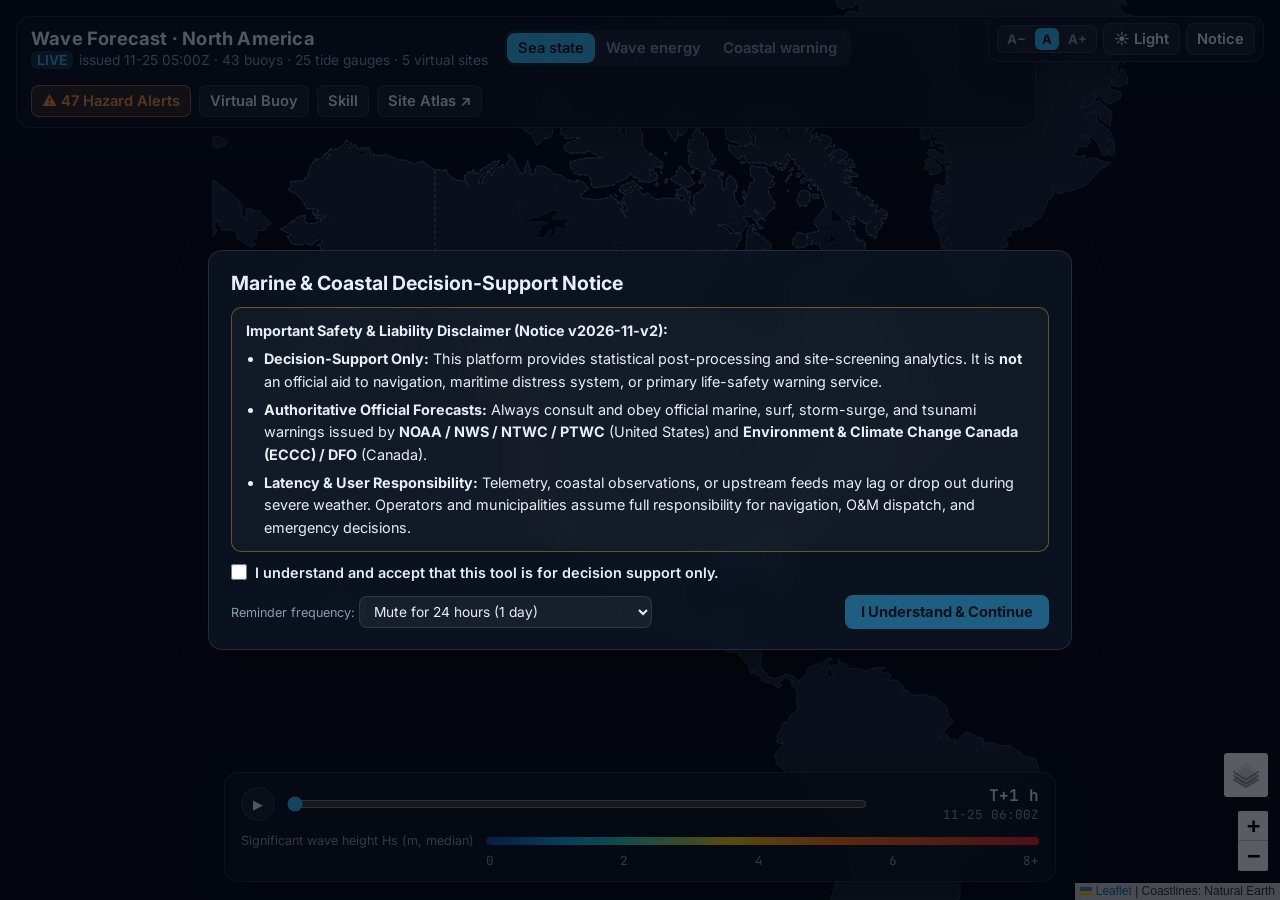
==== ocean-wave-demo/index.html @ cf0bd022 "Initial release: Wave Prediction & Offshore Energy Suite v2" ====
<!DOCTYPE html>
<html lang="en">
<head>
<meta charset="UTF-8">
<meta name="viewport" content="width=device-width, initial-scale=1.0">
<title>Wave Forecast North America</title>
<link rel="stylesheet" href="lib/leaflet.css">
<link href="https://fonts.googleapis.com/css2?family=Inter:wght@400;500;600;700&family=JetBrains+Mono:wght@400;600&display=swap" rel="stylesheet">
<link rel="stylesheet" href="styles.css">
</head>
<body>
<div id="map"></div>

<header class="panel top-panel">
  <div class="brand">
    <div class="title">Wave Forecast · North America</div>
    <div class="subtitle" id="issued">Loading forecast…</div>
  </div>
  <nav class="modes" role="tablist">
    <button class="mode active" data-mode="sea">Sea state</button>
    <button class="mode" data-mode="energy">Wave energy</button>
    <button class="mode" data-mode="warn">Coastal warning</button>
  </nav>
  <div class="top-actions">
    <button class="vbtn alert-pill" id="alertBadge" hidden title="Show active NWS &amp; ECCC coastal hazard alerts"></button>
    <button class="vbtn" id="virtualBtn" title="Click anywhere on the ocean for a Virtual Buoy 72h forecast">Virtual Buoy</button>
    <button class="vbtn" id="skillBtn" title="Model verification &amp; benchmark skill scores">Skill</button>
    <a class="nav-link" href="../site-selection/site_atlas.html">Site Atlas ↗</a>
  </div>
</header>

<div class="panel pref-bar" id="prefBar" aria-label="Display preferences">
  <div class="font-grp" role="group" aria-label="Font size">
    <button class="fbtn" data-font="sm" title="Compact text">A−</button>
    <button class="fbtn active" data-font="md" title="Default text">A</button>
    <button class="fbtn" data-font="lg" title="Large text">A+</button>
  </div>
  <button class="vbtn" id="themeBtn" title="Toggle light / dark mode">☀ Light</button>
  <button class="vbtn" id="legalBtn" title="Decision-support notice &amp; mute settings">Notice</button>
</div>

<section class="panel time-panel">
  <div class="time-row">
    <button id="play" class="icon-btn" aria-label="Play">▶</button>
    <input type="range" id="hour" min="1" max="72" value="1" step="1">
    <div class="time-label"><span id="lead">T+1 h</span><span id="valid"></span></div>
  </div>
  <div class="legend"><span id="legend-title"></span><div id="legend-bar"></div><div id="legend-ticks"></div></div>
</section>

<aside class="panel drawer" id="drawer" hidden>
  <button class="close" id="close" aria-label="Close">×</button>
  <div id="detail"></div>
</aside>

<div class="modal-ovl" id="skillModal" hidden role="dialog" aria-modal="true" aria-labelledby="skillTitle">
  <div class="modal-card">
    <button class="close" id="skillClose" aria-label="Close">×</button>
    <h2 id="skillTitle">Forecast v2 &amp; Storm Surge Verification</h2>
    <p class="note">Held-out 2024–2025 benchmark (trained 2018–2022, conformally calibrated 2023) plus live operational scorecard. Decision-support intelligence only; always verify life-safety actions against official NWS/NTWC/ECCC warnings.</p>
    <div id="skillBody"></div>
    <div class="exp-row" style="margin-top:14px">
      <button class="exp-btn" id="skillDlJson" type="button">Download Benchmark JSON</button>
    </div>
  </div>
</div>

<div class="modal-ovl" id="legalModal" hidden role="dialog" aria-modal="true" aria-labelledby="legalTitle">
  <div class="modal-card">
    <h2 id="legalTitle">Marine &amp; Coastal Decision-Support Notice</h2>
    <div class="legal-box">
      <p><strong>Important Safety &amp; Liability Disclaimer (Notice v2026-11-v2):</strong></p>
      <ul>
        <li><strong>Decision-Support Only:</strong> This platform provides statistical post-processing and site-screening analytics. It is <strong>not</strong> an official aid to navigation, maritime distress system, or primary life-safety warning service.</li>
        <li><strong>Authoritative Official Forecasts:</strong> Always consult and obey official marine, surf, storm-surge, and tsunami warnings issued by <strong>NOAA / NWS / NTWC / PTWC</strong> (United States) and <strong>Environment &amp; Climate Change Canada (ECCC) / DFO</strong> (Canada).</li>
        <li><strong>Latency &amp; User Responsibility:</strong> Telemetry, coastal observations, or upstream feeds may lag or drop out during severe weather. Operators and municipalities assume full responsibility for navigation, O&amp;M dispatch, and emergency decisions.</li>
      </ul>
    </div>
    <label class="legal-ack"><input type="checkbox" id="legalChk"> I understand and accept that this tool is for decision support only.</label>
    <div class="legal-row">
      <label class="note" style="margin:0">Reminder frequency:
        <select id="legalMute">
          <option value="0">Remind on next visit (this session only)</option>
          <option value="6">Mute for 6 hours</option>
          <option value="24" selected>Mute for 24 hours (1 day)</option>
          <option value="168">Mute for 7 days (maximum)</option>
        </select>
      </label>
      <button class="legal-accept" id="legalAccept" type="button" disabled>I Understand &amp; Continue</button>
    </div>
  </div>
</div>

<script src="lib/leaflet.js"></script>
<script src="basemap_data.js"></script>
<script src="replay_data.js"></script>
<script src="forecast_data.js" onerror="void 0"></script>
<script src="app.js"></script>
</body>
</html>
---- ocean-wave-demo/lib/leaflet.css ----
/* required styles */

.leaflet-pane,
.leaflet-tile,
.leaflet-marker-icon,
.leaflet-marker-shadow,
.leaflet-tile-container,
.leaflet-pane > svg,
.leaflet-pane > canvas,
.leaflet-zoom-box,
.leaflet-image-layer,
.leaflet-layer {
	position: absolute;
	left: 0;
	top: 0;
	}
.leaflet-container {
	overflow: hidden;
	}
.leaflet-tile,
.leaflet-marker-icon,
.leaflet-marker-shadow {
	-webkit-user-select: none;
	   -moz-user-select: none;
	        user-select: none;
	  -webkit-user-drag: none;
	}
/* Prevents IE11 from highlighting tiles in blue */
.leaflet-tile::selection {
	background: transparent;
}
/* Safari renders non-retina tile on retina better with this, but Chrome is worse */
.leaflet-safari .leaflet-tile {
	image-rendering: -webkit-optimize-contrast;
	}
/* hack that prevents hw layers "stretching" when loading new tiles */
.leaflet-safari .leaflet-tile-container {
	width: 1600px;
	height: 1600px;
	-webkit-transform-origin: 0 0;
	}
.leaflet-marker-icon,
.leaflet-marker-shadow {
	display: block;
	}
/* .leaflet-container svg: reset svg max-width decleration shipped in Joomla! (joomla.org) 3.x */
/* .leaflet-container img: map is broken in FF if you have max-width: 100% on tiles */
.leaflet-container .leaflet-overlay-pane svg {
	max-width: none !important;
	max-height: none !important;
	}
.leaflet-container .leaflet-marker-pane img,
.leaflet-container .leaflet-shadow-pane img,
.leaflet-container .leaflet-tile-pane img,
.leaflet-container img.leaflet-image-layer,
.leaflet-container .leaflet-tile {
	max-width: none !important;
	max-height: none !important;
	width: auto;
	padding: 0;
	}

.leaflet-container img.leaflet-tile {
	/* See: https://bugs.chromium.org/p/chromium/issues/detail?id=600120 */
	mix-blend-mode: plus-lighter;
}

.leaflet-container.leaflet-touch-zoom {
	-ms-touch-action: pan-x pan-y;
	touch-action: pan-x pan-y;
	}
.leaflet-container.leaflet-touch-drag {
	-ms-touch-action: pinch-zoom;
	/* Fallback for FF which doesn't support pinch-zoom */
	touch-action: none;
	touch-action: pinch-zoom;
}
.leaflet-container.leaflet-touch-drag.leaflet-touch-zoom {
	-ms-touch-action: none;
	touch-action: none;
}
.leaflet-container {
	-webkit-tap-highlight-color: transparent;
}
.leaflet-container a {
	-webkit-tap-highlight-color: rgba(51, 181, 229, 0.4);
}
.leaflet-tile {
	filter: inherit;
	visibility: hidden;
	}
.leaflet-tile-loaded {
	visibility: inherit;
	}
.leaflet-zoom-box {
	width: 0;
	height: 0;
	-moz-box-sizing: border-box;
	     box-sizing: border-box;
	z-index: 800;
	}
/* workaround for https://bugzilla.mozilla.org/show_bug.cgi?id=888319 */
.leaflet-overlay-pane svg {
	-moz-user-select: none;
	}

.leaflet-pane         { z-index: 400; }

.leaflet-tile-pane    { z-index: 200; }
.leaflet-overlay-pane { z-index: 400; }
.leaflet-shadow-pane  { z-index: 500; }
.leaflet-marker-pane  { z-index: 600; }
.leaflet-tooltip-pane   { z-index: 650; }
.leaflet-popup-pane   { z-index: 700; }

.leaflet-map-pane canvas { z-index: 100; }
.leaflet-map-pane svg    { z-index: 200; }

.leaflet-vml-shape {
	width: 1px;
	height: 1px;
	}
.lvml {
	behavior: url(#default#VML);
	display: inline-block;
	position: absolute;
	}


/* control positioning */

.leaflet-control {
	position: relative;
	z-index: 800;
	pointer-events: visiblePainted; /* IE 9-10 doesn't have auto */
	pointer-events: auto;
	}
.leaflet-top,
.leaflet-bottom {
	position: absolute;
	z-index: 1000;
	pointer-events: none;
	}
.leaflet-top {
	top: 0;
	}
.leaflet-right {
	right: 0;
	}
.leaflet-bottom {
	bottom: 0;
	}
.leaflet-left {
	left: 0;
	}
.leaflet-control {
	float: left;
	clear: both;
	}
.leaflet-right .leaflet-control {
	float: right;
	}
.leaflet-top .leaflet-control {
	margin-top: 10px;
	}
.leaflet-bottom .leaflet-control {
	margin-bottom: 10px;
	}
.leaflet-left .leaflet-control {
	margin-left: 10px;
	}
.leaflet-right .leaflet-control {
	margin-right: 10px;
	}


/* zoom and fade animations */

.leaflet-fade-anim .leaflet-popup {
	opacity: 0;
	-webkit-transition: opacity 0.2s linear;
	   -moz-transition: opacity 0.2s linear;
	        transition: opacity 0.2s linear;
	}
.leaflet-fade-anim .leaflet-map-pane .leaflet-popup {
	opacity: 1;
	}
.leaflet-zoom-animated {
	-webkit-transform-origin: 0 0;
	    -ms-transform-origin: 0 0;
	        transform-origin: 0 0;
	}
svg.leaflet-zoom-animated {
	will-change: transform;
}

.leaflet-zoom-anim .leaflet-zoom-animated {
	-webkit-transition: -webkit-transform 0.25s cubic-bezier(0,0,0.25,1);
	   -moz-transition:    -moz-transform 0.25s cubic-bezier(0,0,0.25,1);
	        transition:         transform 0.25s cubic-bezier(0,0,0.25,1);
	}
.leaflet-zoom-anim .leaflet-tile,
.leaflet-pan-anim .leaflet-tile {
	-webkit-transition: none;
	   -moz-transition: none;
	        transition: none;
	}

.leaflet-zoom-anim .leaflet-zoom-hide {
	visibility: hidden;
	}


/* cursors */

.leaflet-interactive {
	cursor: pointer;
	}
.leaflet-grab {
	cursor: -webkit-grab;
	cursor:    -moz-grab;
	cursor:         grab;
	}
.leaflet-crosshair,
.leaflet-crosshair .leaflet-interactive {
	cursor: crosshair;
	}
.leaflet-popup-pane,
.leaflet-control {
	cursor: auto;
	}
.leaflet-dragging .leaflet-grab,
.leaflet-dragging .leaflet-grab .leaflet-interactive,
.leaflet-dragging .leaflet-marker-draggable {
	cursor: move;
	cursor: -webkit-grabbing;
	cursor:    -moz-grabbing;
	cursor:         grabbing;
	}

/* marker & overlays interactivity */
.leaflet-marker-icon,
.leaflet-marker-shadow,
.leaflet-image-layer,
.leaflet-pane > svg path,
.leaflet-tile-container {
	pointer-events: none;
	}

.leaflet-marker-icon.leaflet-interactive,
.leaflet-image-layer.leaflet-interactive,
.leaflet-pane > svg path.leaflet-interactive,
svg.leaflet-image-layer.leaflet-interactive path {
	pointer-events: visiblePainted; /* IE 9-10 doesn't have auto */
	pointer-events: auto;
	}

/* visual tweaks */

.leaflet-container {
	background: #ddd;
	outline-offset: 1px;
	}
.leaflet-container a {
	color: #0078A8;
	}
.leaflet-zoom-box {
	border: 2px dotted #38f;
	background: rgba(255,255,255,0.5);
	}


/* general typography */
.leaflet-container {
	font-family: "Helvetica Neue", Arial, Helvetica, sans-serif;
	font-size: 12px;
	font-size: 0.75rem;
	line-height: 1.5;
	}


/* general toolbar styles */

.leaflet-bar {
	box-shadow: 0 1px 5px rgba(0,0,0,0.65);
	border-radius: 4px;
	}
.leaflet-bar a {
	background-color: #fff;
	border-bottom: 1px solid #ccc;
	width: 26px;
	height: 26px;
	line-height: 26px;
	display: block;
	text-align: center;
	text-decoration: none;
	color: black;
	}
.leaflet-bar a,
.leaflet-control-layers-toggle {
	background-position: 50% 50%;
	background-repeat: no-repeat;
	display: block;
	}
.leaflet-bar a:hover,
.leaflet-bar a:focus {
	background-color: #f4f4f4;
	}
.leaflet-bar a:first-child {
	border-top-left-radius: 4px;
	border-top-right-radius: 4px;
	}
.leaflet-bar a:last-child {
	border-bottom-left-radius: 4px;
	border-bottom-right-radius: 4px;
	border-bottom: none;
	}
.leaflet-bar a.leaflet-disabled {
	cursor: default;
	background-color: #f4f4f4;
	color: #bbb;
	}

.leaflet-touch .leaflet-bar a {
	width: 30px;
	height: 30px;
	line-height: 30px;
	}
.leaflet-touch .leaflet-bar a:first-child {
	border-top-left-radius: 2px;
	border-top-right-radius: 2px;
	}
.leaflet-touch .leaflet-bar a:last-child {
	border-bottom-left-radius: 2px;
	border-bottom-right-radius: 2px;
	}

/* zoom control */

.leaflet-control-zoom-in,
.leaflet-control-zoom-out {
	font: bold 18px 'Lucida Console', Monaco, monospace;
	text-indent: 1px;
	}

.leaflet-touch .leaflet-control-zoom-in, .leaflet-touch .leaflet-control-zoom-out  {
	font-size: 22px;
	}


/* layers control */

.leaflet-control-layers {
	box-shadow: 0 1px 5px rgba(0,0,0,0.4);
	background: #fff;
	border-radius: 5px;
	}
.leaflet-control-layers-toggle {
	background-image: url(images/layers.png);
	width: 36px;
	height: 36px;
	}
.leaflet-retina .leaflet-control-layers-toggle {
	background-image: url(images/layers-2x.png);
	background-size: 26px 26px;
	}
.leaflet-touch .leaflet-control-layers-toggle {
	width: 44px;
	height: 44px;
	}
.leaflet-control-layers .leaflet-control-layers-list,
.leaflet-control-layers-expanded .leaflet-control-layers-toggle {
	display: none;
	}
.leaflet-control-layers-expanded .leaflet-control-layers-list {
	display: block;
	position: relative;
	}
.leaflet-control-layers-expanded {
	padding: 6px 10px 6px 6px;
	color: #333;
	background: #fff;
	}
.leaflet-control-layers-scrollbar {
	overflow-y: scroll;
	overflow-x: hidden;
	padding-right: 5px;
	}
.leaflet-control-layers-selector {
	margin-top: 2px;
	position: relative;
	top: 1px;
	}
.leaflet-control-layers label {
	display: block;
	font-size: 13px;
	font-size: 1.08333em;
	}
.leaflet-control-layers-separator {
	height: 0;
	border-top: 1px solid #ddd;
	margin: 5px -10px 5px -6px;
	}

/* Default icon URLs */
.leaflet-default-icon-path { /* used only in path-guessing heuristic, see L.Icon.Default */
	background-image: url(images/marker-icon.png);
	}


/* attribution and scale controls */

.leaflet-container .leaflet-control-attribution {
	background: #fff;
	background: rgba(255, 255, 255, 0.8);
	margin: 0;
	}
.leaflet-control-attribution,
.leaflet-control-scale-line {
	padding: 0 5px;
	color: #333;
	line-height: 1.4;
	}
.leaflet-control-attribution a {
	text-decoration: none;
	}
.leaflet-control-attribution a:hover,
.leaflet-control-attribution a:focus {
	text-decoration: underline;
	}
.leaflet-attribution-flag {
	display: inline !important;
	vertical-align: baseline !important;
	width: 1em;
	height: 0.6669em;
	}
.leaflet-left .leaflet-control-scale {
	margin-left: 5px;
	}
.leaflet-bottom .leaflet-control-scale {
	margin-bottom: 5px;
	}
.leaflet-control-scale-line {
	border: 2px solid #777;
	border-top: none;
	line-height: 1.1;
	padding: 2px 5px 1px;
	white-space: nowrap;
	-moz-box-sizing: border-box;
	     box-sizing: border-box;
	background: rgba(255, 255, 255, 0.8);
	text-shadow: 1px 1px #fff;
	}
.leaflet-control-scale-line:not(:first-child) {
	border-top: 2px solid #777;
	border-bottom: none;
	margin-top: -2px;
	}
.leaflet-control-scale-line:not(:first-child):not(:last-child) {
	border-bottom: 2px solid #777;
	}

.leaflet-touch .leaflet-control-attribution,
.leaflet-touch .leaflet-control-layers,
.leaflet-touch .leaflet-bar {
	box-shadow: none;
	}
.leaflet-touch .leaflet-control-layers,
.leaflet-touch .leaflet-bar {
	border: 2px solid rgba(0,0,0,0.2);
	background-clip: padding-box;
	}


/* popup */

.leaflet-popup {
	position: absolute;
	text-align: center;
	margin-bottom: 20px;
	}
.leaflet-popup-content-wrapper {
	padding: 1px;
	text-align: left;
	border-radius: 12px;
	}
.leaflet-popup-content {
	margin: 13px 24px 13px 20px;
	line-height: 1.3;
	font-size: 13px;
	font-size: 1.08333em;
	min-height: 1px;
	}
.leaflet-popup-content p {
	margin: 17px 0;
	margin: 1.3em 0;
	}
.leaflet-popup-tip-container {
	width: 40px;
	height: 20px;
	position: absolute;
	left: 50%;
	margin-top: -1px;
	margin-left: -20px;
	overflow: hidden;
	pointer-events: none;
	}
.leaflet-popup-tip {
	width: 17px;
	height: 17px;
	padding: 1px;

	margin: -10px auto 0;
	pointer-events: auto;

	-webkit-transform: rotate(45deg);
	   -moz-transform: rotate(45deg);
	    -ms-transform: rotate(45deg);
	        transform: rotate(45deg);
	}
.leaflet-popup-content-wrapper,
.leaflet-popup-tip {
	background: white;
	color: #333;
	box-shadow: 0 3px 14px rgba(0,0,0,0.4);
	}
.leaflet-container a.leaflet-popup-close-button {
	position: absolute;
	top: 0;
	right: 0;
	border: none;
	text-align: center;
	width: 24px;
	height: 24px;
	font: 16px/24px Tahoma, Verdana, sans-serif;
	color: #757575;
	text-decoration: none;
	background: transparent;
	}
.leaflet-container a.leaflet-popup-close-button:hover,
.leaflet-container a.leaflet-popup-close-button:focus {
	color: #585858;
	}
.leaflet-popup-scrolled {
	overflow: auto;
	}

.leaflet-oldie .leaflet-popup-content-wrapper {
	-ms-zoom: 1;
	}
.leaflet-oldie .leaflet-popup-tip {
	width: 24px;
	margin: 0 auto;

	-ms-filter: "progid:DXImageTransform.Microsoft.Matrix(M11=0.70710678, M12=0.70710678, M21=-0.70710678, M22=0.70710678)";
	filter: progid:DXImageTransform.Microsoft.Matrix(M11=0.70710678, M12=0.70710678, M21=-0.70710678, M22=0.70710678);
	}

.leaflet-oldie .leaflet-control-zoom,
.leaflet-oldie .leaflet-control-layers,
.leaflet-oldie .leaflet-popup-content-wrapper,
.leaflet-oldie .leaflet-popup-tip {
	border: 1px solid #999;
	}


/* div icon */

.leaflet-div-icon {
	background: #fff;
	border: 1px solid #666;
	}


/* Tooltip */
/* Base styles for the element that has a tooltip */
.leaflet-tooltip {
	position: absolute;
	padding: 6px;
	background-color: #fff;
	border: 1px solid #fff;
	border-radius: 3px;
	color: #222;
	white-space: nowrap;
	-webkit-user-select: none;
	-moz-user-select: none;
	-ms-user-select: none;
	user-select: none;
	pointer-events: none;
	box-shadow: 0 1px 3px rgba(0,0,0,0.4);
	}
.leaflet-tooltip.leaflet-interactive {
	cursor: pointer;
	pointer-events: auto;
	}
.leaflet-tooltip-top:before,
.leaflet-tooltip-bottom:before,
.leaflet-tooltip-left:before,
.leaflet-tooltip-right:before {
	position: absolute;
	pointer-events: none;
	border: 6px solid transparent;
	background: transparent;
	content: "";
	}

/* Directions */

.leaflet-tooltip-bottom {
	margin-top: 6px;
}
.leaflet-tooltip-top {
	margin-top: -6px;
}
.leaflet-tooltip-bottom:before,
.leaflet-tooltip-top:before {
	left: 50%;
	margin-left: -6px;
	}
.leaflet-tooltip-top:before {
	bottom: 0;
	margin-bottom: -12px;
	border-top-color: #fff;
	}
.leaflet-tooltip-bottom:before {
	top: 0;
	margin-top: -12px;
	margin-left: -6px;
	border-bottom-color: #fff;
	}
.leaflet-tooltip-left {
	margin-left: -6px;
}
.leaflet-tooltip-right {
	margin-left: 6px;
}
.leaflet-tooltip-left:before,
.leaflet-tooltip-right:before {
	top: 50%;
	margin-top: -6px;
	}
.leaflet-tooltip-left:before {
	right: 0;
	margin-right: -12px;
	border-left-color: #fff;
	}
.leaflet-tooltip-right:before {
	left: 0;
	margin-left: -12px;
	border-right-color: #fff;
	}

/* Printing */

@media print {
	/* Prevent printers from removing background-images of controls. */
	.leaflet-control {
		-webkit-print-color-adjust: exact;
		print-color-adjust: exact;
		}
	}
---- ocean-wave-demo/styles.css ----
:root {
  --bg: #060b14; --map-bg: #050a12; --panel: rgba(12, 20, 34, 0.86); --line: rgba(148, 163, 184, 0.18);
  --text: #e8eef6; --muted: #8b9ab0; --accent: #38bdf8; --accent-2: #f59e0b;
  --ctrl-bg: rgba(255, 255, 255, 0.06); --card-bg: rgba(255, 255, 255, 0.04); --grid-line: rgba(148, 163, 184, 0.12);
  --opt-bg: #0c1422; --shadow: 0 8px 30px rgba(0,0,0,.35);
  --ok: #34d399; --l1: #facc15; --l2: #fb923c; --l3: #ef4444;
}
:root[data-theme="light"] {
  --bg: #eef4f8; --map-bg: #dceaf4; --panel: rgba(255, 255, 255, 0.92); --line: rgba(15, 23, 42, 0.14);
  --text: #0f172a; --muted: #475569; --accent: #0284c7; --accent-2: #d97706;
  --ctrl-bg: rgba(15, 23, 42, 0.05); --card-bg: rgba(15, 23, 42, 0.035); --grid-line: rgba(15, 23, 42, 0.12);
  --opt-bg: #ffffff; --shadow: 0 8px 28px rgba(15, 23, 42, 0.14);
}
* { box-sizing: border-box; margin: 0; padding: 0; }
[hidden] { display: none !important; }
html { font-size: 14px; }
html[data-font="sm"] { font-size: 12.5px; }
html[data-font="lg"] { font-size: 16.5px; }
html, body { height: 100%; background: var(--bg); color: var(--text); font-family: Inter, system-ui, sans-serif; font-size: 1rem; }
#map { position: fixed; inset: 0; background: var(--map-bg); }
.panel { position: fixed; z-index: 1000; background: var(--panel); border: 1px solid var(--line); border-radius: 14px;
  backdrop-filter: blur(10px); -webkit-backdrop-filter: blur(10px); box-shadow: var(--shadow); }
.top-panel { top: 16px; left: 16px; display: flex; gap: 16px; align-items: center; padding: 10px 14px; flex-wrap: wrap; max-width: calc(100vw - 260px); }
.title { font-weight: 700; font-size: 1.15rem; letter-spacing: .2px; }
.subtitle { color: var(--muted); font-size: 0.86rem; margin-top: 2px; }
.subtitle .tag { display: inline-block; padding: 1px 6px; border-radius: 6px; background: rgba(245,158,11,.18); color: var(--accent-2); font-weight: 600; margin-right: 6px; }
.modes { display: flex; background: var(--ctrl-bg); border-radius: 10px; padding: 3px; }
.mode { border: 0; background: none; color: var(--muted); padding: 6px 11px; border-radius: 8px; font: inherit; font-size: 0.92rem; font-weight: 600; cursor: pointer; }
.mode.active { background: var(--accent); color: #04121f; }
:root[data-theme="light"] .mode.active { color: #ffffff; }
.top-actions { display: flex; align-items: center; gap: 8px; flex-wrap: wrap; }
.vbtn, .nav-link { border: 1px solid var(--line); background: var(--ctrl-bg); color: var(--text); padding: 6px 10px; border-radius: 8px; font: inherit; font-size: 0.92rem; font-weight: 600; cursor: pointer; text-decoration: none; white-space: nowrap; }
.vbtn:hover, .nav-link:hover { border-color: var(--accent); color: var(--accent); }
.vbtn.active { background: rgba(56,189,248,.18); border-color: var(--accent); color: var(--accent); }
.pref-bar { top: 16px; right: 16px; z-index: 1100; display: flex; align-items: center; gap: 6px; padding: 6px 8px; border-radius: 12px; }
.font-grp { display: flex; background: var(--ctrl-bg); border: 1px solid var(--line); border-radius: 8px; padding: 2px; gap: 2px; }
.fbtn { border: 0; background: none; color: var(--muted); padding: 4px 7px; border-radius: 6px; font: inherit; font-size: 0.82rem; font-weight: 700; cursor: pointer; line-height: 1.1; }
.fbtn:hover { color: var(--text); }
.fbtn.active { background: var(--accent); color: #04121f; }
:root[data-theme="light"] .fbtn.active { color: #ffffff; }
body.virtual-mode #map { cursor: crosshair; }
.time-panel { left: 50%; transform: translateX(-50%); bottom: 18px; width: min(52rem, calc(100vw - 32px)); padding: 12px 16px; }
.time-row { display: flex; align-items: center; gap: 12px; }
.icon-btn { width: 34px; height: 34px; border-radius: 50%; border: 1px solid var(--line); background: var(--ctrl-bg); color: var(--text); cursor: pointer; flex: none; }
input[type=range] { flex: 1; accent-color: var(--accent); }
.time-label { display: flex; flex-direction: column; align-items: flex-end; min-width: 10rem; font-family: 'JetBrains Mono', monospace; }
.time-label #lead { font-weight: 600; } .time-label #valid { color: var(--muted); font-size: 0.79rem; }
.legend { display: grid; grid-template-columns: auto 1fr; gap: 4px 12px; align-items: center; margin-top: 10px; font-size: 0.79rem; color: var(--muted); }
#legend-bar { height: 8px; border-radius: 4px; }
#legend-ticks { grid-column: 2; display: flex; justify-content: space-between; font-family: 'JetBrains Mono', monospace; }
.drawer { top: 68px; right: 16px; bottom: 16px; width: min(33rem, calc(100vw - 32px)); padding: 18px 18px 22px; overflow-y: auto; }
.close { position: absolute; top: 10px; right: 12px; background: none; border: 0; color: var(--muted); font-size: 1.7rem; cursor: pointer; line-height: 1; }
.close:hover { color: var(--text); }
.d-head h2 { font-size: 1.22rem; margin-right: 28px; } .d-head .meta { color: var(--muted); font-size: 0.86rem; margin-top: 4px; }
.chips { display: flex; gap: 6px; margin-top: 8px; flex-wrap: wrap; }
.chip { font-size: 0.79rem; padding: 2px 8px; border-radius: 999px; border: 1px solid var(--line); color: var(--muted); }
.status { margin-top: 12px; padding: 10px 12px; border-radius: 10px; font-weight: 600; display: flex; gap: 10px; align-items: center; font-size: 0.96rem; }
.status .dot { width: 10px; height: 10px; border-radius: 50%; flex: none; }
.status small { display: block; font-weight: 400; color: var(--muted); margin-top: 2px; font-size: 0.84rem; }
.section { margin-top: 18px; } .section h3 { font-size: 0.86rem; text-transform: uppercase; letter-spacing: .08em; color: var(--muted); margin-bottom: 8px; }
.chart svg { width: 100%; height: auto; display: block; }
.chart .axis text { fill: var(--muted); font-size: 0.72rem; font-family: 'JetBrains Mono', monospace; }
.chart .grid line { stroke: var(--grid-line); }
.chart-legend { display: flex; gap: 12px; flex-wrap: wrap; font-size: 0.79rem; color: var(--muted); margin-top: 6px; }
.chart-legend i { display: inline-block; width: 14px; height: 3px; vertical-align: middle; margin-right: 4px; border-radius: 2px; }
.window { display: grid; grid-template-columns: 1fr 1fr; gap: 8px; }
.window label { font-size: 0.79rem; color: var(--muted); display: flex; flex-direction: column; gap: 4px; }
.window label.span2 { grid-column: 1 / -1; }
.window input, .window select { background: var(--ctrl-bg); border: 1px solid var(--line); border-radius: 8px; color: var(--text); padding: 6px 8px; font: inherit; font-size: 0.92rem; font-family: 'JetBrains Mono', monospace; }
.window select { font-family: Inter, system-ui, sans-serif; }
.window select option { background: var(--opt-bg); color: var(--text); }
.win-box { margin-top: 10px; padding: 8px 10px; border-radius: 9px; font-size: 0.86rem; display: flex; justify-content: space-between; align-items: center; gap: 8px; border: 1px solid var(--line); background: var(--card-bg); }
.win-box b { font-family: 'JetBrains Mono', monospace; }
.stats { display: grid; grid-template-columns: repeat(2, 1fr); gap: 8px; margin-top: 10px; }
.stat { background: var(--card-bg); border: 1px solid var(--line); border-radius: 10px; padding: 9px 10px; }
.stat .k { font-size: 0.79rem; color: var(--muted); } .stat .v { font-size: 1.28rem; font-weight: 700; margin-top: 2px; font-family: 'JetBrains Mono', monospace; }
.stat .v small { font-size: 0.79rem; color: var(--muted); font-weight: 400; }
.note { font-size: 0.79rem; color: var(--muted); margin-top: 10px; line-height: 1.5; }
.leaflet-tooltip.stn-tip { background: var(--panel); color: var(--text); border: 1px solid var(--line); border-radius: 8px; font-family: Inter, sans-serif; }
.leaflet-tooltip.stn-tip::before { display: none; }
@media (min-width: 900px) { body.drawer-open .top-panel { max-width: calc(100vw - 36rem); }
  body.drawer-open .time-panel { left: calc((100vw - 35rem) / 2); width: min(52rem, calc(100vw - 38rem)); } }
@media (max-width: 640px) {
  .top-panel { top: 62px; max-width: calc(100vw - 32px); gap: 10px; } .modes { width: 100%; } .mode { flex: 1; padding: 7px 4px; }
  .pref-bar { top: 10px; right: 10px; }
  .drawer { top: auto; height: 62vh; bottom: 0; right: 0; left: 0; width: 100%; border-radius: 14px 14px 0 0; }
  .time-label { min-width: 7rem; }
}
.alert-pill { border-color: rgba(251, 146, 60, 0.55); color: #fb923c; background: rgba(251, 146, 60, 0.14); }
.alert-pill:hover { border-color: #ef4444; color: #ef4444; }
.exp-row { display: flex; flex-wrap: wrap; gap: 6px; margin-top: 10px; }
.exp-btn { border: 1px solid var(--line); background: var(--ctrl-bg); color: var(--text); padding: 5px 10px; border-radius: 7px; font: inherit; font-size: 0.86rem; font-weight: 600; cursor: pointer; }
.exp-btn:hover { border-color: var(--accent); color: var(--accent); }
.go-pill { display: inline-block; padding: 1px 7px; border-radius: 999px; font-size: 0.79rem; font-weight: 700; margin-left: 6px; }
.modal-ovl { position: fixed; inset: 0; z-index: 2500; background: rgba(2, 6, 15, 0.65); display: flex; align-items: center; justify-content: center; padding: 18px; }
.modal-card { position: relative; width: min(54rem, 100%); max-height: 86vh; overflow-y: auto; background: var(--panel); border: 1px solid var(--line); border-radius: 14px; padding: 20px 22px; box-shadow: var(--shadow); backdrop-filter: blur(12px); }
.modal-card h2 { font-size: 1.22rem; padding-right: 28px; }
.modal-tbl { width: 100%; border-collapse: collapse; margin-top: 10px; font-size: 0.86rem; }
.modal-tbl th, .modal-tbl td { text-align: right; padding: 6px 8px; border-bottom: 1px solid var(--line); font-family: 'JetBrains Mono', monospace; }
.modal-tbl th:first-child, .modal-tbl td:first-child { text-align: left; font-family: Inter, system-ui, sans-serif; font-weight: 600; }
.modal-tbl th { color: var(--muted); font-size: 0.79rem; font-family: Inter, system-ui, sans-serif; }
.legal-box { margin-top: 12px; padding: 12px 14px; border-radius: 10px; border: 1px solid rgba(250, 204, 21, 0.35); background: var(--card-bg); font-size: 0.9rem; line-height: 1.55; }
.legal-box ul { padding-left: 18px; margin-top: 6px; display: flex; flex-direction: column; gap: 6px; }
.legal-ack { display: flex; align-items: center; gap: 8px; margin-top: 12px; font-size: 0.9rem; font-weight: 600; cursor: pointer; }
.legal-ack input { accent-color: var(--accent); width: 16px; height: 16px; }
.legal-row { display: flex; flex-wrap: wrap; align-items: center; justify-content: space-between; gap: 10px; margin-top: 14px; }
.legal-row select { background: var(--ctrl-bg); border: 1px solid var(--line); border-radius: 8px; color: var(--text); padding: 6px 10px; font: inherit; font-size: 0.86rem; }
.legal-row select option { background: var(--opt-bg); color: var(--text); }
.legal-accept { background: var(--accent); color: #04121f; border: 0; border-radius: 8px; padding: 8px 16px; font: inherit; font-size: 0.92rem; font-weight: 700; cursor: pointer; }
:root[data-theme="light"] .legal-accept { color: #ffffff; }
.legal-accept:disabled { opacity: 0.45; cursor: not-allowed; }
@media print {
  #map, .top-panel, .pref-bar, .time-panel, .close, .exp-row, .leaflet-control-container, .modal-ovl { display: none !important; }
  .drawer { position: static !important; width: 100% !important; height: auto !important; overflow: visible !important; border: 0 !important; box-shadow: none !important; background: #fff !important; color: #000 !important; }
  .drawer * { color: #111 !important; }
}
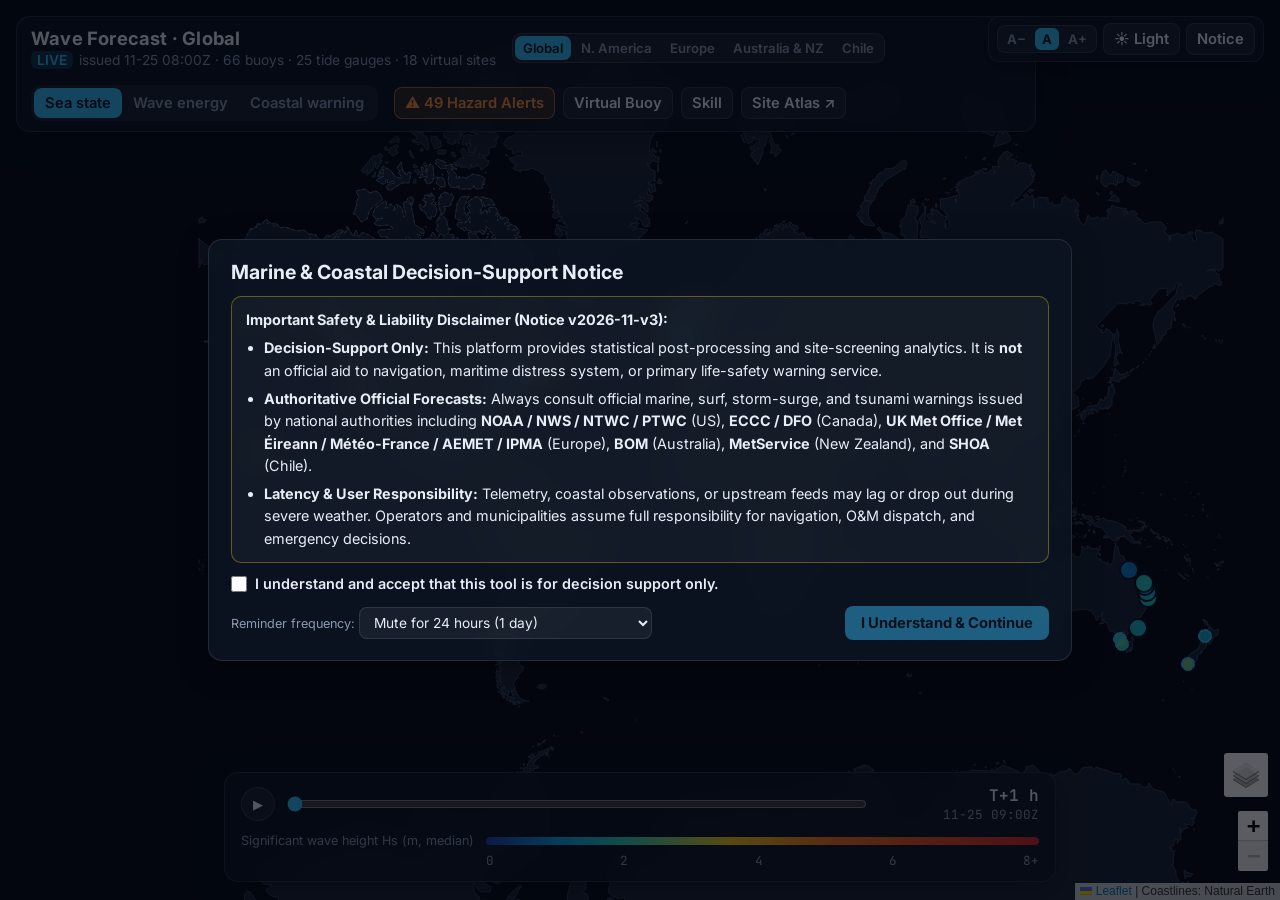
==== commit 7a8c20bf: "Expand Wave Forecast & WEC Site Atlas globally (NW Europe, Australia, NZ, Chile)" ====
--- a/ocean-wave-demo/index.html
+++ b/ocean-wave-demo/index.html
@@ -3,7 +3,7 @@
 <head>
 <meta charset="UTF-8">
 <meta name="viewport" content="width=device-width, initial-scale=1.0">
-<title>Wave Forecast North America</title>
+<title>Wave Forecast · Global</title>
 <link rel="stylesheet" href="lib/leaflet.css">
 <link href="https://fonts.googleapis.com/css2?family=Inter:wght@400;500;600;700&family=JetBrains+Mono:wght@400;600&display=swap" rel="stylesheet">
 <link rel="stylesheet" href="styles.css">
@@ -13,8 +13,15 @@
 
 <header class="panel top-panel">
   <div class="brand">
-    <div class="title">Wave Forecast · North America</div>
+    <div class="title">Wave Forecast · Global</div>
     <div class="subtitle" id="issued">Loading forecast…</div>
+  </div>
+  <div class="rbar" id="regionBar" role="group" aria-label="Jump to region">
+    <button class="rbtn active" data-region="global">Global</button>
+    <button class="rbtn" data-region="na">N. America</button>
+    <button class="rbtn" data-region="eu">Europe</button>
+    <button class="rbtn" data-region="au">Australia &amp; NZ</button>
+    <button class="rbtn" data-region="cl">Chile</button>
   </div>
   <nav class="modes" role="tablist">
     <button class="mode active" data-mode="sea">Sea state</button>
@@ -69,10 +76,10 @@
   <div class="modal-card">
     <h2 id="legalTitle">Marine &amp; Coastal Decision-Support Notice</h2>
     <div class="legal-box">
-      <p><strong>Important Safety &amp; Liability Disclaimer (Notice v2026-11-v2):</strong></p>
+      <p><strong>Important Safety &amp; Liability Disclaimer (Notice v2026-11-v3):</strong></p>
       <ul>
         <li><strong>Decision-Support Only:</strong> This platform provides statistical post-processing and site-screening analytics. It is <strong>not</strong> an official aid to navigation, maritime distress system, or primary life-safety warning service.</li>
-        <li><strong>Authoritative Official Forecasts:</strong> Always consult and obey official marine, surf, storm-surge, and tsunami warnings issued by <strong>NOAA / NWS / NTWC / PTWC</strong> (United States) and <strong>Environment &amp; Climate Change Canada (ECCC) / DFO</strong> (Canada).</li>
+        <li><strong>Authoritative Official Forecasts:</strong> Always consult official marine, surf, storm-surge, and tsunami warnings issued by national authorities including <strong>NOAA / NWS / NTWC / PTWC</strong> (US), <strong>ECCC / DFO</strong> (Canada), <strong>UK Met Office / Met Éireann / Météo-France / AEMET / IPMA</strong> (Europe), <strong>BOM</strong> (Australia), <strong>MetService</strong> (New Zealand), and <strong>SHOA</strong> (Chile).</li>
         <li><strong>Latency &amp; User Responsibility:</strong> Telemetry, coastal observations, or upstream feeds may lag or drop out during severe weather. Operators and municipalities assume full responsibility for navigation, O&amp;M dispatch, and emergency decisions.</li>
       </ul>
     </div>
--- a/ocean-wave-demo/styles.css
+++ b/ocean-wave-demo/styles.css
@@ -28,6 +28,11 @@
 .mode { border: 0; background: none; color: var(--muted); padding: 6px 11px; border-radius: 8px; font: inherit; font-size: 0.92rem; font-weight: 600; cursor: pointer; }
 .mode.active { background: var(--accent); color: #04121f; }
 :root[data-theme="light"] .mode.active { color: #ffffff; }
+.rbar { display: flex; background: var(--ctrl-bg); border: 1px solid var(--line); border-radius: 9px; padding: 2px; gap: 2px; flex-wrap: wrap; }
+.rbtn { border: 0; background: none; color: var(--muted); padding: 4px 8px; border-radius: 7px; font: inherit; font-size: 0.82rem; font-weight: 600; cursor: pointer; white-space: nowrap; }
+.rbtn:hover { color: var(--text); }
+.rbtn.active { background: var(--accent); color: #04121f; }
+:root[data-theme="light"] .rbtn.active { color: #ffffff; }
 .top-actions { display: flex; align-items: center; gap: 8px; flex-wrap: wrap; }
 .vbtn, .nav-link { border: 1px solid var(--line); background: var(--ctrl-bg); color: var(--text); padding: 6px 10px; border-radius: 8px; font: inherit; font-size: 0.92rem; font-weight: 600; cursor: pointer; text-decoration: none; white-space: nowrap; }
 .vbtn:hover, .nav-link:hover { border-color: var(--accent); color: var(--accent); }
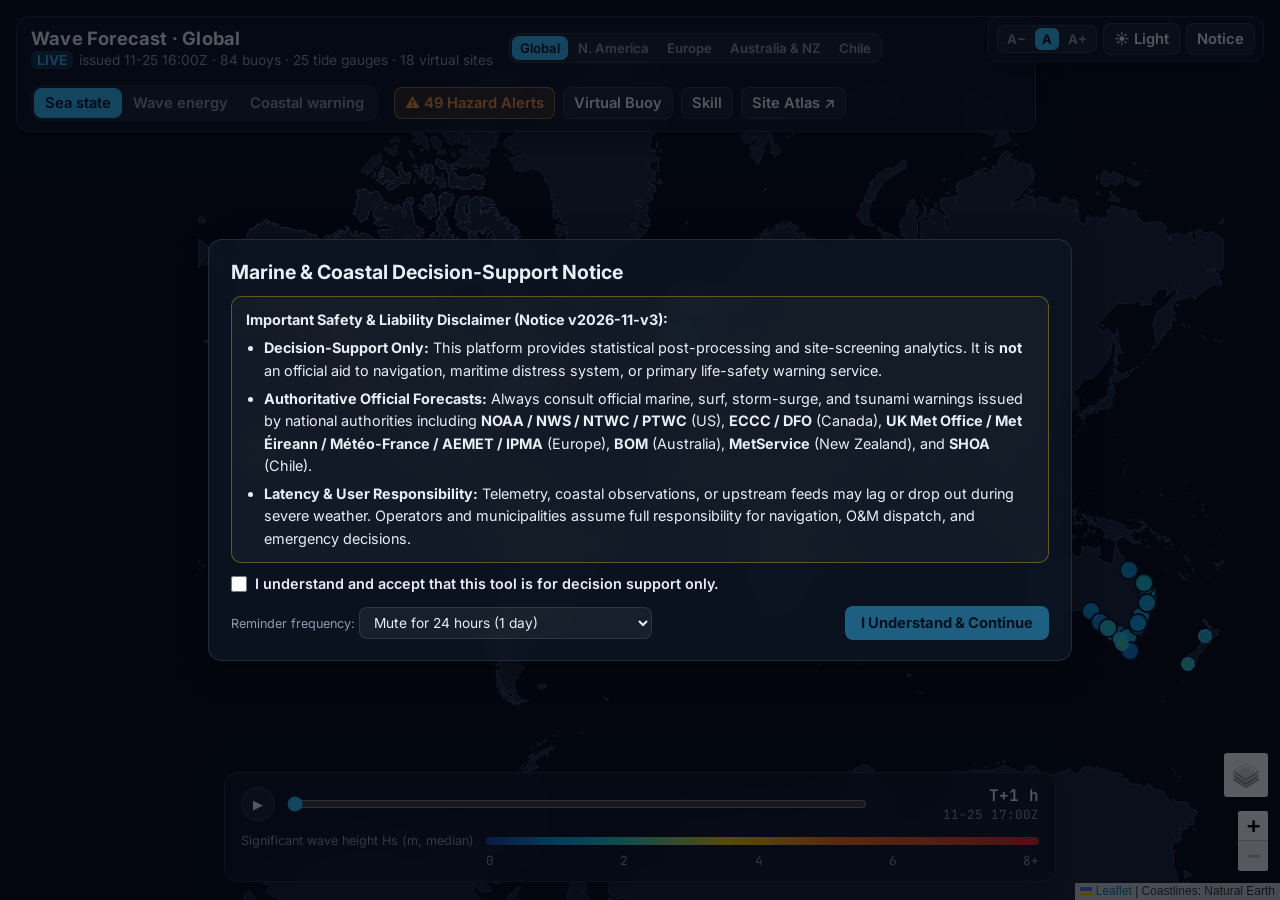
==== commit e6faa844: "Track 1 & 2 audit fixes: spatial conformal calibration, coastal geometry, AU Te, rolling live scorec" ====
--- a/ocean-wave-demo/index.html
+++ b/ocean-wave-demo/index.html
@@ -64,7 +64,7 @@
   <div class="modal-card">
     <button class="close" id="skillClose" aria-label="Close">×</button>
     <h2 id="skillTitle">Forecast v2 &amp; Storm Surge Verification</h2>
-    <p class="note">Held-out 2024–2025 benchmark (trained 2018–2022, conformally calibrated 2023) plus live operational scorecard. Decision-support intelligence only; always verify life-safety actions against official NWS/NTWC/ECCC warnings.</p>
+    <p class="note">Held-out verification (North America 2024–2025; NW Europe &amp; Australia spatial LOSO + 2025–2026) plus rolling 30-day live operational scorecard. Decision-support intelligence only; always verify life-safety actions against official NWS/NTWC/ECCC/Met Éireann/BOM warnings.</p>
     <div id="skillBody"></div>
     <div class="exp-row" style="margin-top:14px">
       <button class="exp-btn" id="skillDlJson" type="button">Download Benchmark JSON</button>
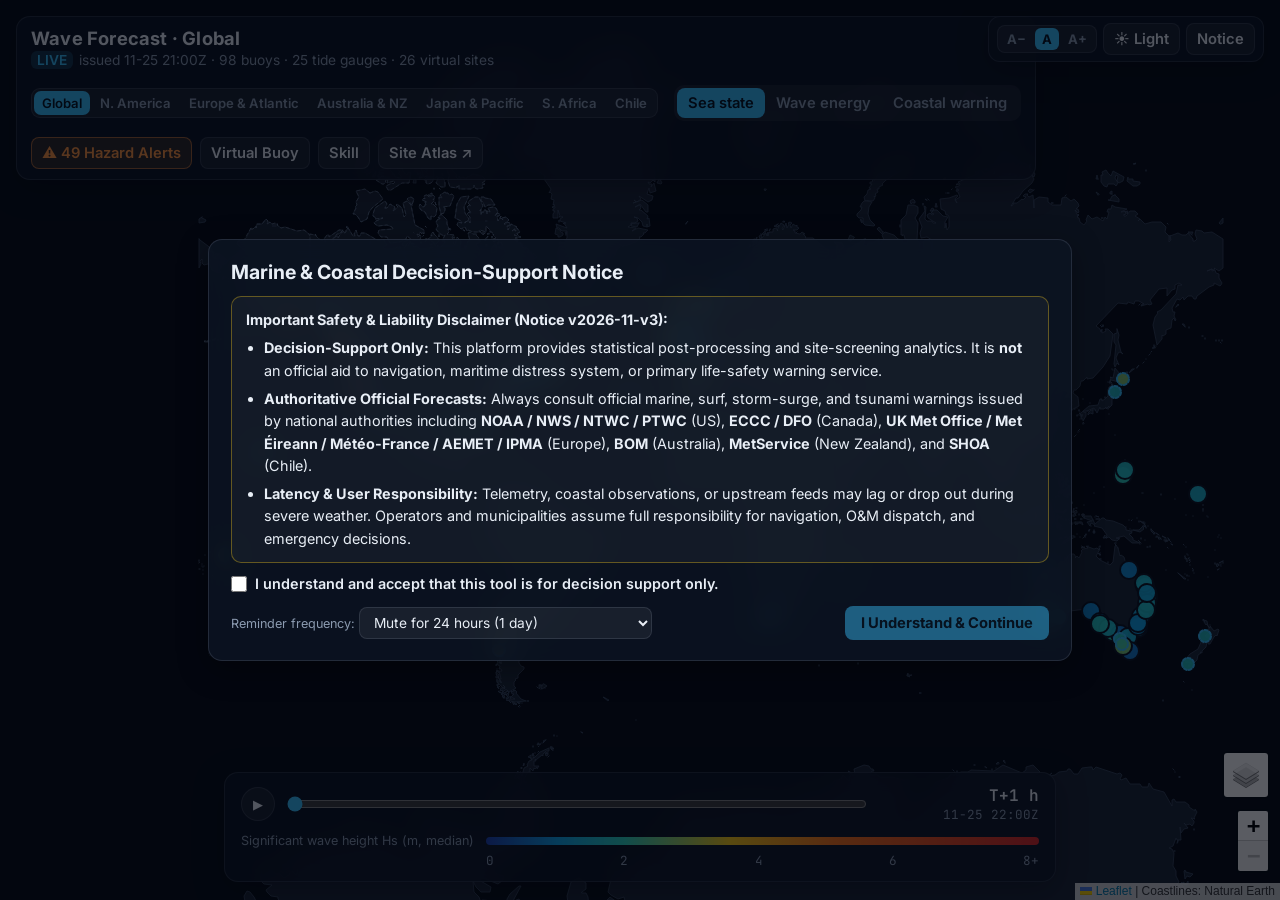
==== commit eed8073a: "Global wave data expansion: 51 multi-agency buoys (EU/AU/PAC), 98 live buoys, 8-region Site Atlas" ====
--- a/ocean-wave-demo/index.html
+++ b/ocean-wave-demo/index.html
@@ -19,8 +19,10 @@
   <div class="rbar" id="regionBar" role="group" aria-label="Jump to region">
     <button class="rbtn active" data-region="global">Global</button>
     <button class="rbtn" data-region="na">N. America</button>
-    <button class="rbtn" data-region="eu">Europe</button>
+    <button class="rbtn" data-region="eu">Europe &amp; Atlantic</button>
     <button class="rbtn" data-region="au">Australia &amp; NZ</button>
+    <button class="rbtn" data-region="pac">Japan &amp; Pacific</button>
+    <button class="rbtn" data-region="za">S. Africa</button>
     <button class="rbtn" data-region="cl">Chile</button>
   </div>
   <nav class="modes" role="tablist">
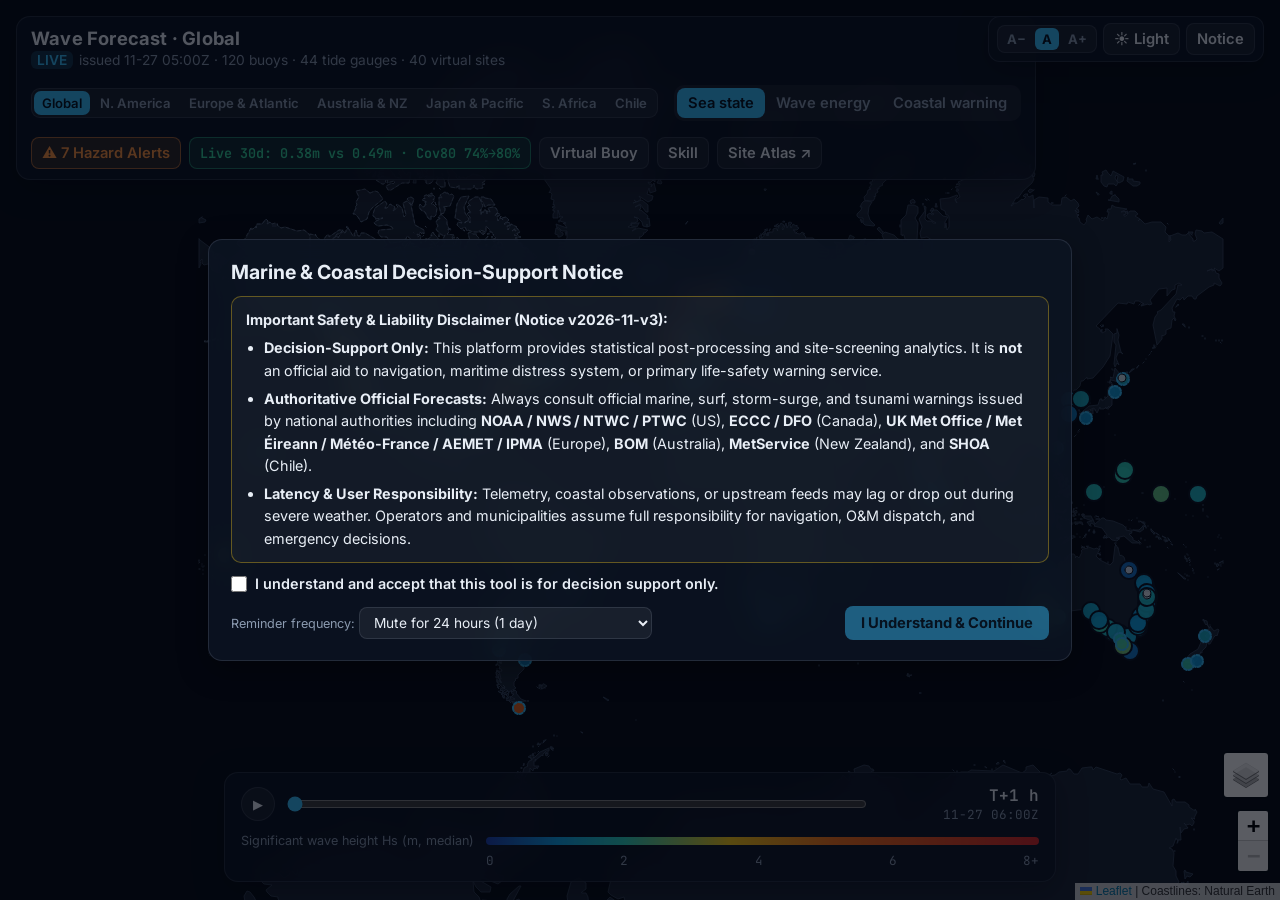
==== commit bd475687: "Track C: Operational NWP conformal calibration, live dashboard scorecard, 44-gauge global storm surg" ====
--- a/ocean-wave-demo/index.html
+++ b/ocean-wave-demo/index.html
@@ -32,6 +32,7 @@
   </nav>
   <div class="top-actions">
     <button class="vbtn alert-pill" id="alertBadge" hidden title="Show active NWS &amp; ECCC coastal hazard alerts"></button>
+    <button class="vbtn live-pill" id="livePill" hidden title="Rolling 30-day live operational verification &amp; conformal calibration"></button>
     <button class="vbtn" id="virtualBtn" title="Click anywhere on the ocean for a Virtual Buoy 72h forecast">Virtual Buoy</button>
     <button class="vbtn" id="skillBtn" title="Model verification &amp; benchmark skill scores">Skill</button>
     <a class="nav-link" href="../site-selection/site_atlas.html">Site Atlas ↗</a>
--- a/ocean-wave-demo/styles.css
+++ b/ocean-wave-demo/styles.css
@@ -93,6 +93,9 @@
 }
 .alert-pill { border-color: rgba(251, 146, 60, 0.55); color: #fb923c; background: rgba(251, 146, 60, 0.14); }
 .alert-pill:hover { border-color: #ef4444; color: #ef4444; }
+.live-pill { border-color: rgba(52, 211, 153, 0.48); color: #34d399; background: rgba(52, 211, 153, 0.12); font-size: 0.84rem; font-family: 'JetBrains Mono', monospace; }
+.live-pill:hover { border-color: #38bdf8; color: #38bdf8; }
+:root[data-theme="light"] .live-pill { color: #047857; border-color: rgba(4, 120, 87, 0.42); background: rgba(16, 185, 129, 0.12); }
 .exp-row { display: flex; flex-wrap: wrap; gap: 6px; margin-top: 10px; }
 .exp-btn { border: 1px solid var(--line); background: var(--ctrl-bg); color: var(--text); padding: 5px 10px; border-radius: 7px; font: inherit; font-size: 0.86rem; font-weight: 600; cursor: pointer; }
 .exp-btn:hover { border-color: var(--accent); color: var(--accent); }
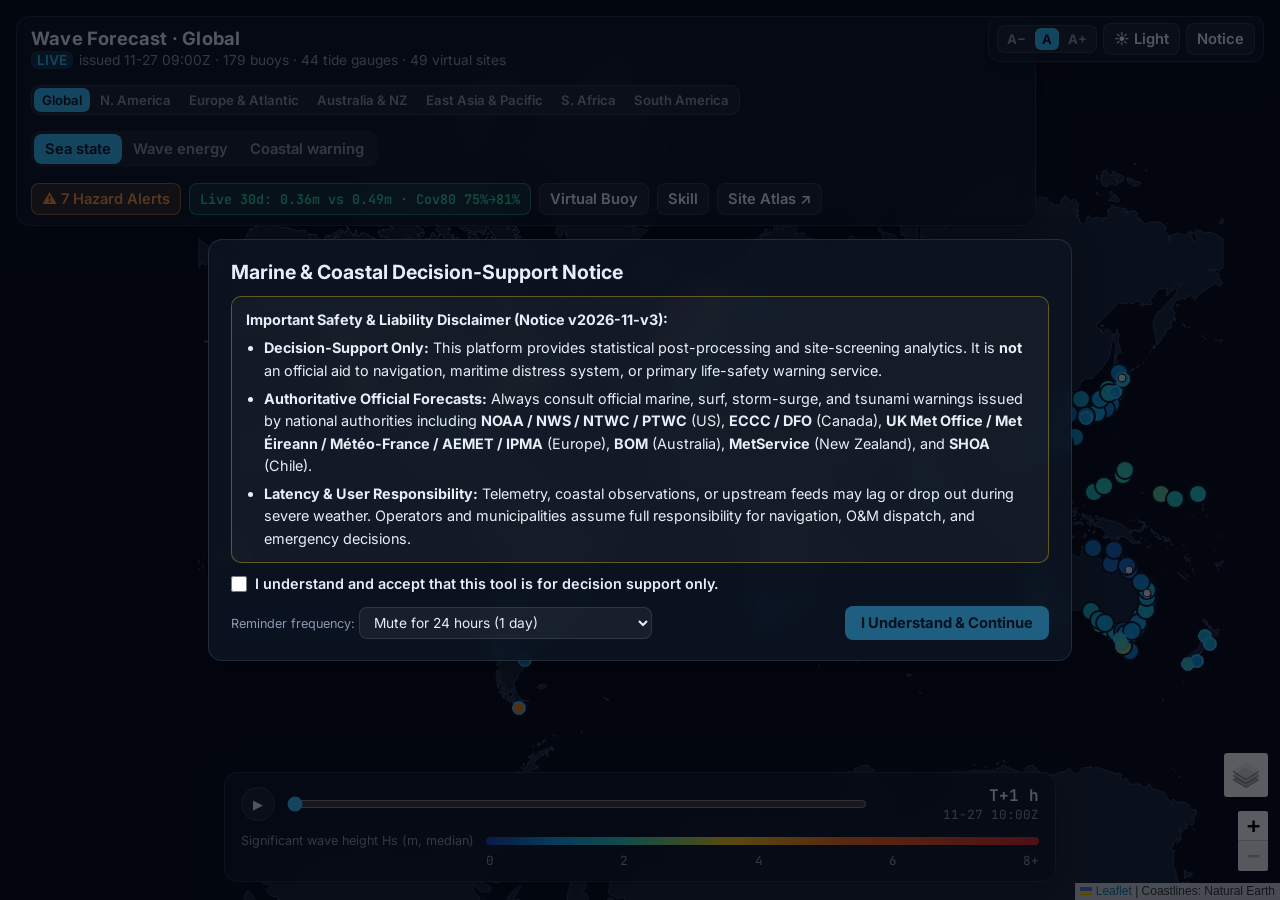
==== commit c581a295: "Expand global wave+wind buoys across China, Japan, Europe, SA, AU & NZ" ====
--- a/ocean-wave-demo/index.html
+++ b/ocean-wave-demo/index.html
@@ -21,9 +21,9 @@
     <button class="rbtn" data-region="na">N. America</button>
     <button class="rbtn" data-region="eu">Europe &amp; Atlantic</button>
     <button class="rbtn" data-region="au">Australia &amp; NZ</button>
-    <button class="rbtn" data-region="pac">Japan &amp; Pacific</button>
+    <button class="rbtn" data-region="pac">East Asia &amp; Pacific</button>
     <button class="rbtn" data-region="za">S. Africa</button>
-    <button class="rbtn" data-region="cl">Chile</button>
+    <button class="rbtn" data-region="cl">South America</button>
   </div>
   <nav class="modes" role="tablist">
     <button class="mode active" data-mode="sea">Sea state</button>
